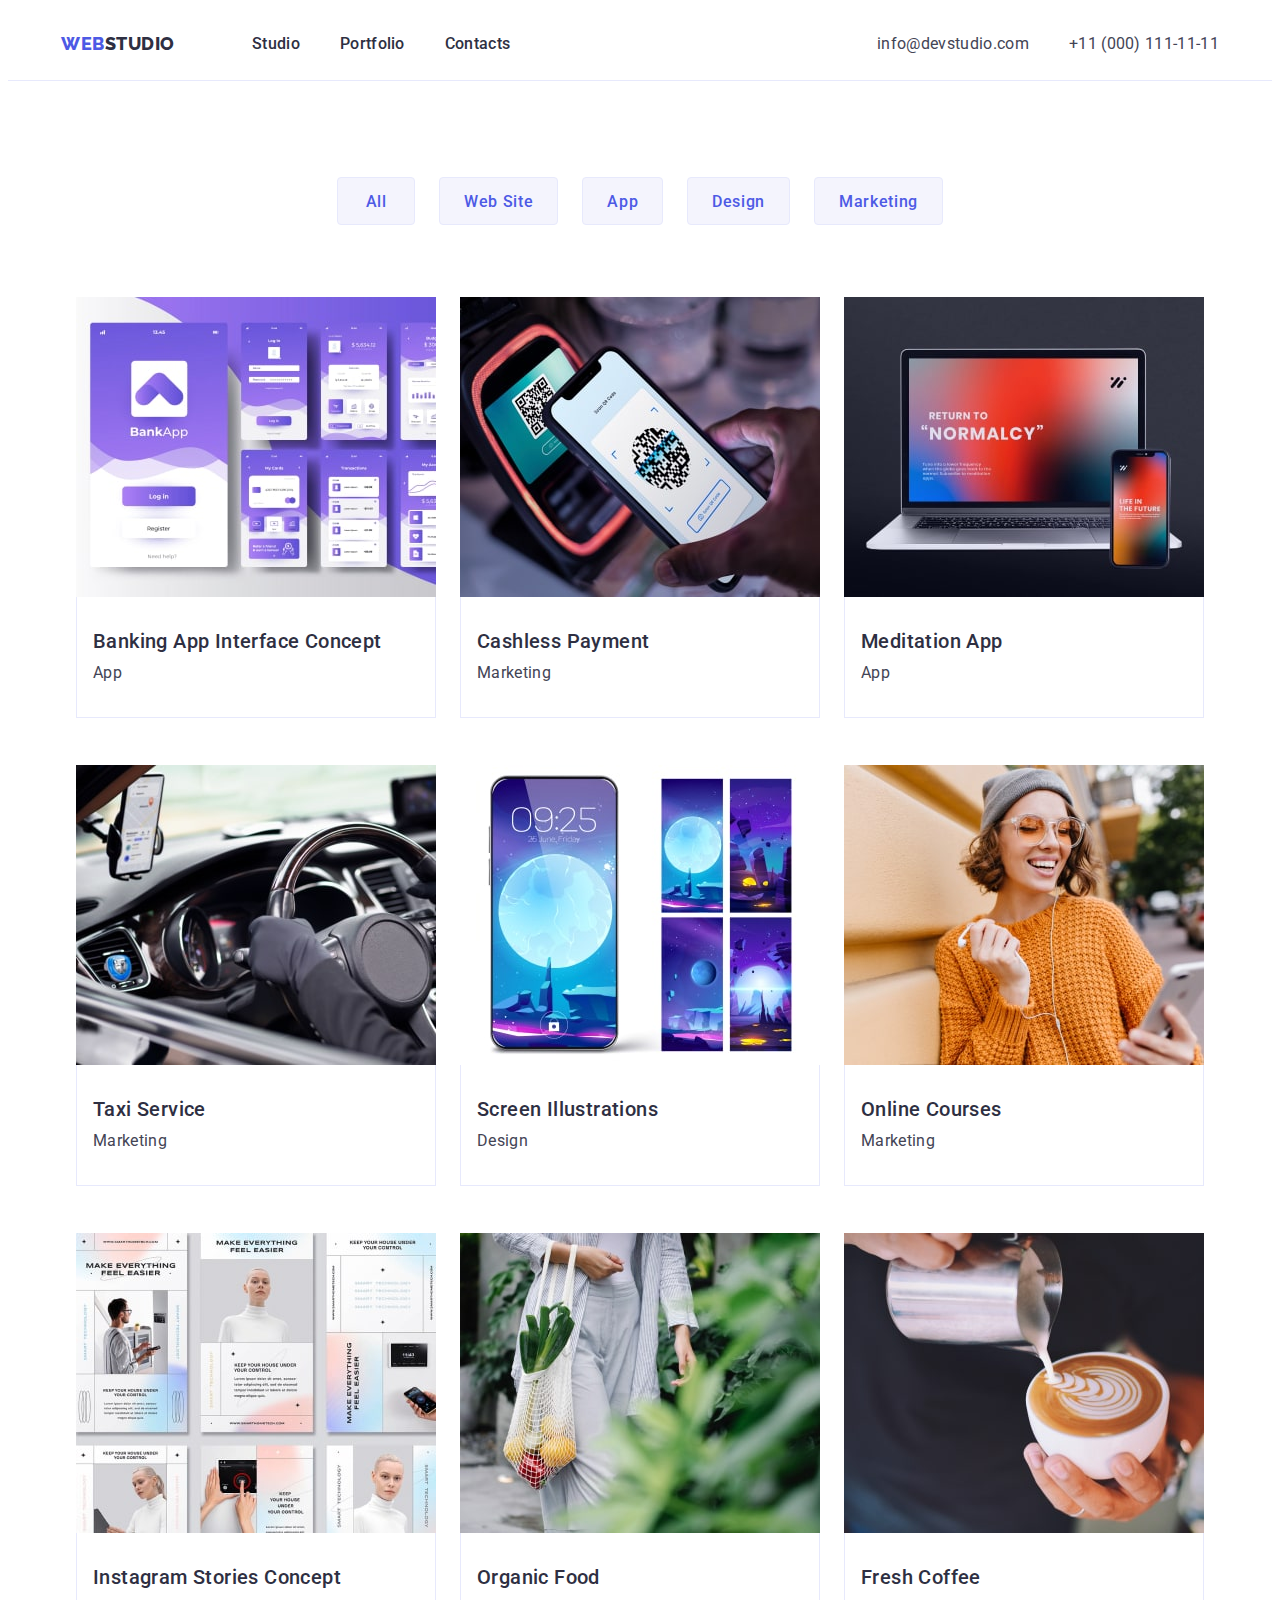
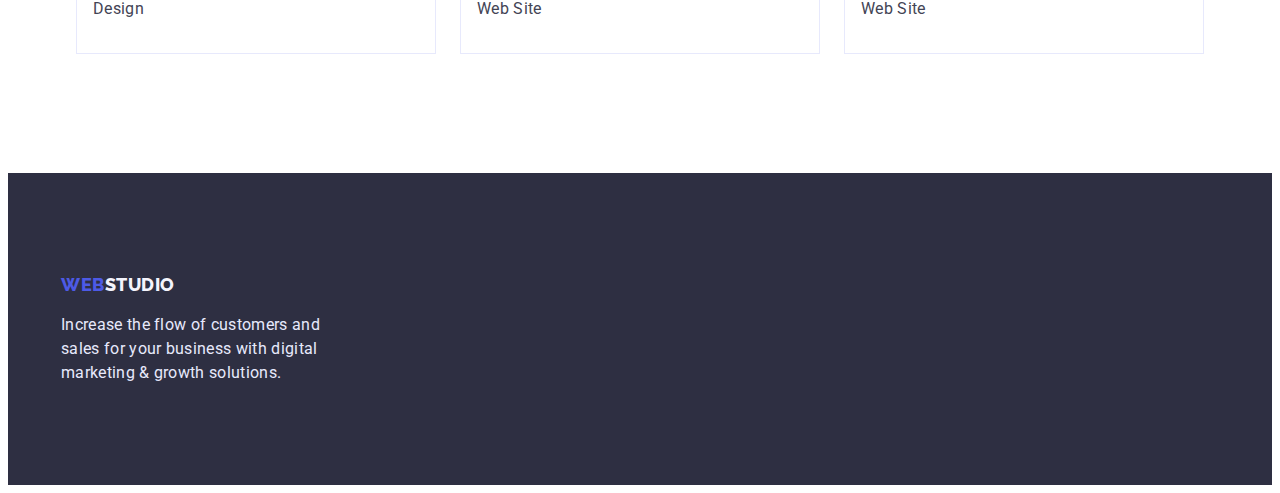
==== portfolio.html @ cbddab17 "Initial commit" ====
<!DOCTYPE html>
<html lang="en">
  <head>
    <meta charset="UTF-8" />
    <meta http-equiv="X-UA-Compatible" content="IE=edge" />
    <meta name="viewport" content="width=device-width, initial-scale=1.0" />
    <title>PORTFOLIO</title>
    <link rel="preconnect" href="https://fonts.googleapis.com" />
    <link rel="preconnect" href="https://fonts.gstatic.com" crossorigin />
    <link
      href="https://fonts.googleapis.com/css2?family=Raleway:wght@800&family=Roboto:wght@400;500;700;900&display=swap"
      rel="stylesheet"
    />
    <link
      rel="stylesheet"
      href="https://cdnjs.cloudflare.com/ajax/libs/modern-normalize/1.1.0/modern-normalize.min.css"
      integrity="sha512-wpPYUAdjBVSE4KJnH1VR1HeZfpl1ub8YT/NKx4PuQ5NmX2tKuGu6U/JRp5y+Y8XG2tV+wKQpNHVUX03MfMFn9Q=="
      crossorigin="anonymous"
      referrerpolicy="no-referrer"
    />
    <link rel="stylesheet" href="./css/styles.css" />
  </head>
  <body>
    <!--Header-->
    <header class="header">
      <div class="container header-container">
        <nav class="navigation">
          <a class="logo link" href="./index.html"
            >Web<span class="logo-studio">Studio</span></a
          >
          <ul class="menu list">
            <li class="menu-item">
              <a class="menu-link link" href="./index.html">Studio</a>
            </li>
            <li class="menu-item">
              <a class="menu-link link" href="./portfolio.html">Portfolio</a>
            </li>
            <li class="menu-item">
              <a class="menu-link link" href="">Contacts</a>
            </li>
          </ul>
        </nav>
        <address class="address">
          <ul class="contacts list">
            <li class="contacts-item">
              <a class="contacts-link link" href="mailto:info@devstudio.com"
                >info@devstudio.com</a
              >
            </li>
            <li class="contacts-item">
              <a class="contacts-link link" href="tel:+110001111111"
                >+11 (000) 111-11-11</a
              >
            </li>
          </ul>
        </address>
      </div>
    </header>

    <!--Main Page-->
    <main>
      <section class="portfolio">
        <h1 class="visualy-hidden">Portfolio</h1>
        <div class="portfolio-container container">
          <ul class="portfolio-list list">
            <li class="portfolio-list-item">
              <button class="portfolio-btn" type="button">All</button>
            </li>
            <li class="portfolio-list-item">
              <button class="portfolio-btn" type="button">Web Site</button>
            </li>
            <li class="portfolio-list-item">
              <button class="portfolio-btn" type="button">App</button>
            </li>
            <li class="portfolio-list-item">
              <button class="portfolio-btn" type="button">Design</button>
            </li>
            <li class="portfolio-list-item">
              <button class="portfolio-btn" type="button">Marketing</button>
            </li>
          </ul>

          <ul class="gallery-list list">
            <li class="gallery-card">
              <a class="link" href="">
                <img
                  src="./images-projects/card1-1.jpg"
                  alt="Banking App Interface Concept"
                  width="360"
                  height="300"
                />
                <div class="card-info">
                  <h2 class="card-title">Banking App Interface Concept</h2>
                  <p class="card-text">App</p>
                </div></a
              >
            </li>
            <li class="gallery-card">
              <a class="link" href="">
                <img
                  src="./images-projects/card1-2.jpg"
                  alt="Cashless Payment"
                  width="360"
                  height="300"
                />
                <div class="card-info">
                  <h2 class="card-title">Cashless Payment</h2>
                  <p class="card-text">Marketing</p>
                </div></a
              >
            </li>
            <li class="gallery-card">
              <a class="link" href="">
                <img
                  src="./images-projects/card1-3.jpg"
                  alt="Meditation App"
                  width="360"
                  height="300"
                />
                <div class="card-info">
                  <h2 class="card-title">Meditation App</h2>
                  <p class="card-text">App</p>
                </div></a
              >
            </li>
            <li class="gallery-card">
              <a class="link" href="">
                <img
                  src="./images-projects/card2-1.jpg"
                  alt="Taxi Service"
                  width="360"
                  height="300"
                />
                <div class="card-info">
                  <h2 class="card-title">Taxi Service</h2>
                  <p class="card-text">Marketing</p>
                </div></a
              >
            </li>
            <li class="gallery-card">
              <a class="link" href="">
                <img
                  src="./images-projects/card2-2.jpg"
                  alt="Screen Illustrations"
                  width="360"
                  height="300"
                />
                <div class="card-info">
                  <h2 class="card-title">Screen Illustrations</h2>
                  <p class="card-text">Design</p>
                </div></a
              >
            </li>
            <li class="gallery-card">
              <a class="link" href="">
                <img
                  src="./images-projects/card2-3.jpg"
                  alt="Online Courses"
                  width="360"
                  height="300"
                />
                <div class="card-info">
                  <h2 class="card-title">Online Courses</h2>
                  <p class="card-text">Marketing</p>
                </div></a
              >
            </li>
            <li class="gallery-card">
              <a class="link" href="">
                <img
                  src="./images-projects/card3-1.jpg"
                  alt="Instagram Stories Concept"
                  width="360"
                  height="300"
                />
                <div class="card-info">
                  <h2 class="card-title">Instagram Stories Concept</h2>
                  <p class="card-text">Design</p>
                </div></a
              >
            </li>
            <li class="gallery-card">
              <a class="link" href="">
                <img
                  src="./images-projects/card3-2.jpg"
                  alt="Organic Food"
                  width="360"
                  height="300"
                />
                <div class="card-info">
                  <h2 class="card-title">Organic Food</h2>
                  <p class="card-text">Web Site</p>
                </div></a
              >
            </li>
            <li class="gallery-card">
              <a class="link" href="">
                <img
                  src="./images-projects/card3-3.jpg"
                  alt="Fresh Coffee"
                  width="360"
                  height="300"
                />
                <div class="card-info">
                  <h2 class="card-title">Fresh Coffee</h2>
                  <p class="card-text">Web Site</p>
                </div></a
              >
            </li>
          </ul>
        </div>
      </section>
    </main>
    <!--Footer-->
    <footer class="footer">
      <div class="container footer-container">
        <a class="logo link" href="./index.html"
          >Web<span class="logo-studio-footer">Studio</span></a
        >
        <p class="footer-text">
          Increase the flow of customers and sales for your business with
          digital marketing & growth solutions.
        </p>
      </div>
    </footer>
  </body>
</html>
---- css/styles.css ----
:root {
  --primary-text-color: #434455;
  --title-text-color: #2e2f42;
  --primary-bg-color: #fff;
  --second-bg-color: #2e2f42;
  --line-height: 1.5;
  --general-letter-spacing: 0.02em;
  --general-align-items: center;
  --flex-main-gap: 40px;
  --flex-list-gap: 24px;
}
body {
  font-family: "Roboto", sans-serif;
  color: var(--primary-text-color);
}

img {
  display: block;
}

p,
h1,
h2,
h3,
h4,
h5,
h6 {
  margin: 0;
}

ul {
  padding-left: 0;
  margin: 0;
}

button {
  cursor: pointer;
}

address {
  font-style: normal;
}

.list {
  list-style: none;
}

.link {
  text-decoration: none;
}

.container {
  width: 1158px;
  margin: 0 auto;
  padding-left: 15px;
  padding-right: 15px;
}

/**HEADER*/
.header {
  border-bottom: 1px solid #e7e9fc;
}

.header-container {
  display: flex;
  align-items: var(--general-align-items);
  justify-content: space-between;
}

.navigation {
  display: flex;
  justify-content: space-between;
  align-items: var(--general-align-items);
}

.logo {
  display: inline-block;
  font-family: "Raleway", sans-serif;
  font-style: normal;
  font-weight: 800;
  font-size: 18px;
  line-height: 1.33;
  letter-spacing: 0.03em;
  text-transform: uppercase;
  color: #4d5ae5;
  width: 115px;
  height: 24px;
}

.logo-studio {
  color: var(--title-text-color);
}

.menu {
  display: flex;
  gap: var(--flex-main-gap);
  padding: 0;
  margin-left: 76px;
}

.menu-link {
  display: block;
  font-weight: 500;
  font-size: 16px;
  line-height: var(--line-height);
  letter-spacing: var(--general-letter-spacing);
  color: var(--title-text-color);
  padding-top: 24px;
  padding-bottom: 24px;
}

.menu-link:hover,
.menu-link:focus {
  color: #404bbf;
  text-decoration: underline #404bbf;
}

.contacts {
  display: flex;
  margin-left: auto;
  align-items: var(--general-align-items);
  gap: var(--flex-main-gap);
}

.address {
  font-style: normal;
}

.contacts-link {
  display: block;
  font-weight: 400;
  font-size: 16px;
  line-height: var(--line-height);
  letter-spacing: var(--general-letter-spacing);
  color: var(--primary-text-color);
  padding-top: 24px;
  padding-bottom: 24px;
}

.contacts-link:hover,
.contacts-link:focus {
  color: #404bbf;
}

/**HERO*/
.hero {
  background-color: var(--second-bg-color);
  padding-top: 188px;
  padding-bottom: 188px;
  padding-left: 0;
  margin-right: auto;
  margin-left: auto;
  max-width: 1440px;
  background-image: linear-gradient(rgba(0, 0, 0, 0.5), rgba(0, 0, 0, 0.5)),
    url("../images/hero.jpg");
  background-size: cover;
}

.hero-container {
  display: flex;
  flex-direction: column;
  align-items: var(--general-align-items);
  justify-content: center;
}

.hero-title {
  display: inline-block;
  font-size: 56px;
  line-height: 1.07;
  text-align: var(--general-align-items);
  letter-spacing: var(--general-letter-spacing);
  color: #ffffff;
  text-transform: capitalize;
  width: 496px;
  height: 120px;
  margin-bottom: 48px;
}

.hero-btn {
  display: inline-block;
  padding: 16px 32px;
  min-width: 169px;
  height: 56px;
  background-color: #4d5ae5;
  box-shadow: 0px 4px 4px rgba(0, 0, 0, 0.15);
  border-radius: 4px;
  border: none;
  cursor: pointer;
}

.hero-btn-text {
  font-family: inherit;
  font-weight: 500;
  font-size: 16px;
  line-height: var(--line-height);
  letter-spacing: 0.04em;
  color: #ffffff;
  text-transform: capitalize;
}

.hero-btn:hover,
.hero-btn:focus {
  background-color: #404bbf;
}

/**Advantages*/
.advantages {
  padding-top: 120px;
}

.visualy-hidden {
  position: absolute;
  width: 1px;
  height: 1px;
  margin: -1px;
  border: 0;
  padding: 0;
  white-space: nowrap;
  clip-path: inset(100%);
  clip: rect(0 0 0 0);
  overflow: hidden;
}

.adv-list {
  display: flex;
  gap: var(--flex-list-gap);
}

.adv-list-title {
  font-weight: 500;
  font-size: 20px;
  line-height: 1.2;
  letter-spacing: var(--general-letter-spacing);
  color: var(--title-text-color);
  width: 264px;
}

.adv-list-text {
  font-weight: 400;
  font-size: 16px;
  line-height: var(--line-height);
  letter-spacing: var(--general-letter-spacing);
  margin-top: 8px;
}

/**Our Works*/
.our-works {
  padding-top: 120px;
  padding-bottom: 120px;
}

.section-title {
  font-weight: 700;
  font-size: 36px;
  line-height: 1.11;
  text-align: var(--general-align-items);
  letter-spacing: var(--general-letter-spacing);
  text-transform: capitalize;
  color: var(--title-text-color);
  margin-bottom: 72px;
}

.our-works-list {
  display: flex;
  justify-content: center;
  gap: var(--flex-list-gap);
}

/**Our Team*/
.team {
  padding-top: 120px;
  padding-bottom: 120px;
  background-color: #f4f4fd;
}

.section-title {
  font-weight: 700;
  font-size: 36px;
  line-height: 1.11;
  text-align: var(--general-align-items);
  letter-spacing: var(--general-letter-spacing);
  text-transform: capitalize;
  color: var(--title-text-color);
  margin-bottom: 72px;
}

.team-card {
  padding: 32px 0px;
}

.team-list {
  display: flex;
  justify-content: center;
  gap: var(--flex-list-gap);
}

.team-list-item {
  box-shadow: 0px 1px 6px rgba(46, 47, 66, 0.08),
    0px 1px 1px rgba(46, 47, 66, 0.16), 0px 2px 1px rgba(46, 47, 66, 0.08);
  border-radius: 0px 0px 4px 4px;
  background-color: #ffffff;
}

.team-member {
  font-weight: 500;
  font-size: 20px;
  line-height: 1.2;
  letter-spacing: var(--general-letter-spacing);
  text-align: var(--general-align-items);
  color: var(--title-text-color);
}

.team-member-discr {
  font-size: 16px;
  line-height: var(--line-height);
  text-align: var(--general-align-items);
  letter-spacing: var(--general-letter-spacing);
  margin-top: 8px;
}

.social-list {
  display: flex;
}

/**FOOTER*/
.logo-studio-footer {
  color: #f4f4fd;
}

.footer {
  background-color: var(--second-bg-color);
  padding: 100px 0;
}

.footer-text {
  font-size: 16px;
  width: 264px;
  line-height: var(--line-height);
  letter-spacing: var(--general-letter-spacing);
  color: #e7e9fc;
  margin-top: 16px;
}

/**PORTFOLIO*/
.portfolio {
  padding-top: 96px;
  padding-bottom: 120px;
}

.portfolio-list {
  display: flex;
  justify-content: center;
  gap: var(--flex-list-gap);
  margin-bottom: 72px;
}

.portfolio-btn {
  font: inherit;
  font-weight: 500;
  font-size: 16px;
  line-height: var(--line-height);
  align-items: var(--general-align-items);
  text-align: var(--general-align-items);
  letter-spacing: 0.04em;
  padding: 12px 24px;
  min-width: 78px;
  height: 48px;
  color: #4d5ae5;
  background: #f4f4fd;
  border: 1px solid #e7e9fc;
  border-radius: 4px;
  cursor: pointer;
}

.portfolio-btn:hover,
.portfolio-btn:focus,
.portfolio-btn:active {
  color: #ffffff;
  background-color: #404bbf;
  box-shadow: 0px 3px 1px rgba(0, 0, 0, 0.1), 0px 2px 1px rgba(0, 0, 0, 0.08),
    0px 2px 2px rgba(0, 0, 0, 0.12);
}

/**PORTFOLIO EXAMPLES*/
.gallery-list {
  display: flex;
  justify-content: center;
  column-gap: var(--flex-list-gap);
  row-gap: 48px;
  flex-wrap: wrap;
}

.gallery-card {
  width: 360px;
  height: 420px;
}

.card-info {
  padding: 32px 16px;
  border-right: 1px solid #e7e9fc;
  border-bottom: 1px solid #e7e9fc;
  border-left: 1px solid #e7e9fc;
}

.card-title {
  font-style: inherit;
  font-weight: 500;
  font-size: 20px;
  line-height: 1.2;
  letter-spacing: var(--general-letter-spacing);
  color: var(--title-text-color);
  text-transform: capitalize;
  margin-bottom: 8px;
}

.card-text {
  font-style: inherit;
  line-height: var(--line-height);
  letter-spacing: var(--general-letter-spacing);
  color: var(--primary-text-color);
}
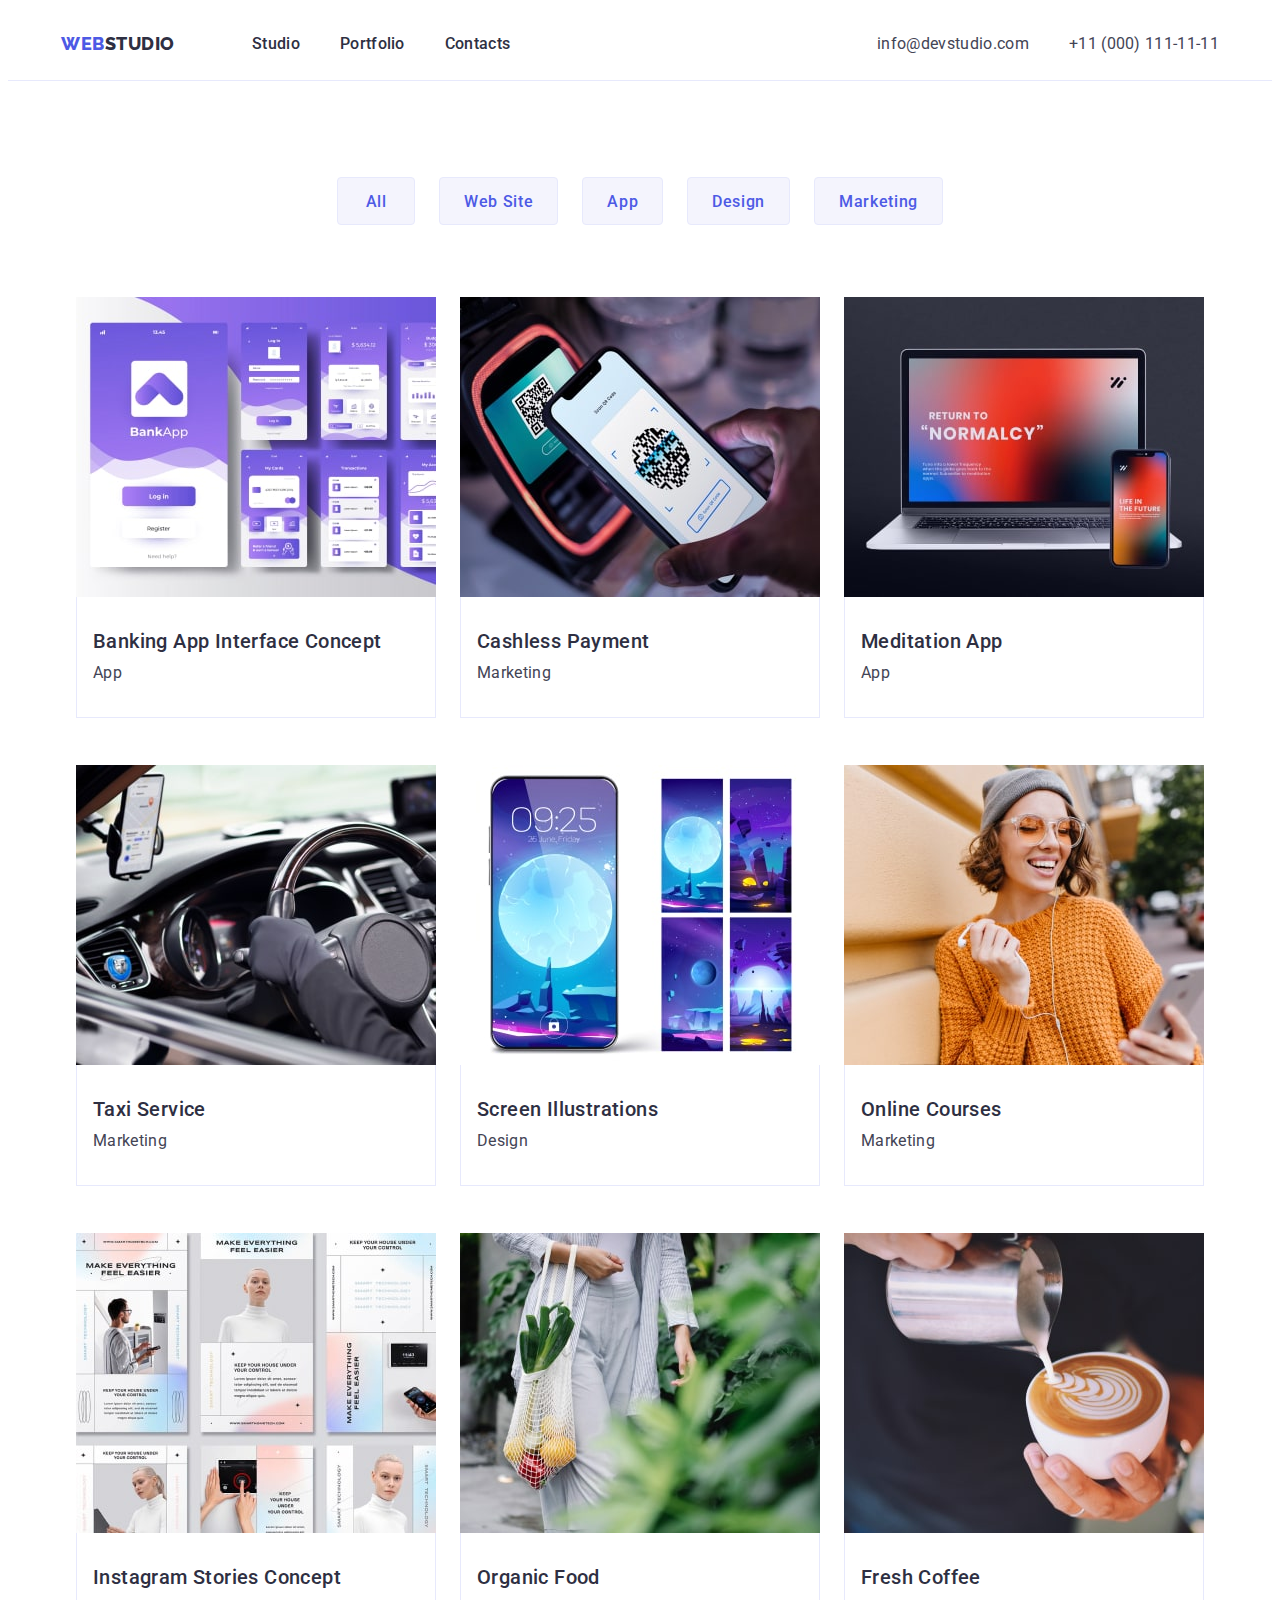
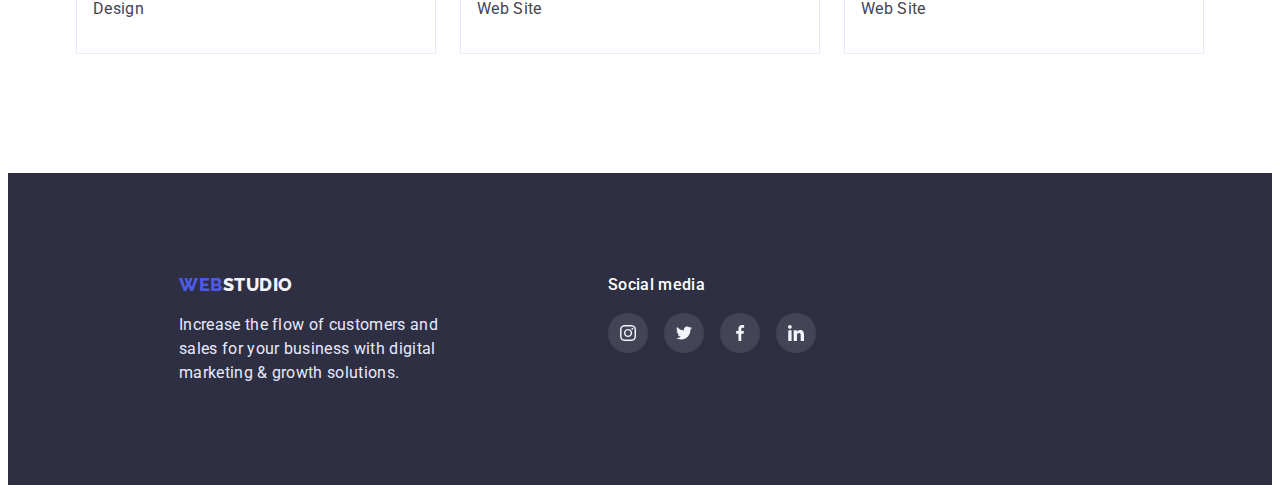
==== commit a1ee4e31: "first try" ====
--- a/portfolio.html
+++ b/portfolio.html
@@ -212,7 +212,7 @@
       </section>
     </main>
     <!--Footer-->
-    <footer class="footer">
+   <footer class="footer">
       <div class="container footer-container">
         <a class="logo link" href="./index.html"
           >Web<span class="logo-studio-footer">Studio</span></a
@@ -222,6 +222,39 @@
           digital marketing & growth solutions.
         </p>
       </div>
+      <div class="footer-social-media">
+        <p class="social-media">Social media</p>
+        <ul class="footer-social-list list">
+          <li class="footer-social-list-item">
+            <a href="" class="footer-social-list-link link">
+              <svg class="footer-social-list-icon" width="16" height="16">
+                <use href="./images/sprite.svg#icon-inst"></use>
+              </svg>
+            </a>
+          </li>
+          <li class="footer-social-list-item">
+            <a href="" class="footer-social-list-link link">
+              <svg class="footer-social-list-icon" width="16" height="16">
+                <use href="./images/sprite.svg#icon-twit"></use>
+              </svg>
+            </a>
+          </li>
+          <li class="footer-social-list-item">
+            <a href="" class="footer-social-list-link link">
+              <svg class="footer-social-list-icon" width="16" height="16">
+                <use href="./images/sprite.svg#icon-fb"></use>
+              </svg>
+            </a>
+          </li>
+          <li class="footer-social-list-item">
+            <a href="" class="footer-social-list-link link">
+              <svg class="footer-social-list-icon" width="16" height="16">
+                <use href="./images/sprite.svg#icon-in"></use>
+              </svg>
+            </a>
+          </li>
+        </ul>
+      </div>
     </footer>
   </body>
 </html>
--- a/css/styles.css
+++ b/css/styles.css
@@ -206,6 +206,7 @@
 /**Advantages*/
 .advantages {
   padding-top: 120px;
+  padding-bottom: 120px;
 }
 
 .visualy-hidden {
@@ -233,6 +234,7 @@
   letter-spacing: var(--general-letter-spacing);
   color: var(--title-text-color);
   width: 264px;
+  margin-top: 8px;
 }
 
 .adv-list-text {
@@ -245,7 +247,6 @@
 
 /**Our Works*/
 .our-works {
-  padding-top: 120px;
   padding-bottom: 120px;
 }
 
@@ -320,6 +321,67 @@
 
 .social-list {
   display: flex;
+  justify-content: center;
+  gap: 24px;
+  margin-top: 8px;
+}
+
+.social-list-link {
+  display: flex;
+  justify-content: center;
+  align-items: var(--general-align-items);
+  width: 40px;
+  height: 40px;
+  border-radius: 50%;
+  background-color: #4d5ae5;
+}
+
+.social-list-link:hover,
+.social-list-link:focus {
+  background-color: #404bbf;
+}
+
+.social-list-icon {
+  fill: #f4f4fd;
+}
+
+/**CUSTOMERS*/
+.customers {
+  padding-top: 130px;
+  padding-bottom: 120px;
+}
+
+.customers-list {
+  display: flex;
+  justify-content: center;
+  gap: 24px;
+  margin-top: 72px;
+}
+
+.customers-link {
+  box-sizing: border-box;
+  width: 168px;
+  height: 88px;
+  border: 1px solid #8e8f99;
+  border-radius: 4px;
+  padding: 16px 32px;
+  display: flex;
+  justify-content: center;
+  align-items: var(--general-align-items);
+}
+
+.customers-icon {
+  fill: #8e8f99;
+}
+
+.customers-link:hover,
+.customers-link:focus {
+  border: 1px solid #404bbf;
+}
+
+.customers-link:hover .customers-icon,
+.customers-link:focus .customers-icon {
+  fill: #404bbf;
 }
 
 /**FOOTER*/
@@ -330,15 +392,55 @@
 .footer {
   background-color: var(--second-bg-color);
   padding: 100px 0;
+  display: flex;
+  justify-content: flex-start;
+}
+
+.footer-container {
+  width: 294px;
+  margin-left: 156px;
+  margin-right: 120px;
 }
 
 .footer-text {
   font-size: 16px;
-  width: 264px;
   line-height: var(--line-height);
   letter-spacing: var(--general-letter-spacing);
   color: #e7e9fc;
   margin-top: 16px;
+}
+
+.social-media {
+  font-weight: 500;
+  font-size: 16px;
+  line-height: var(--line-height);
+  letter-spacing: var(--general-letter-spacing);
+  color: #ffffff;
+}
+
+.footer-social-list {
+  display: flex;
+  gap: 16px;
+  margin-top: 16px;
+}
+
+.footer-social-list-link {
+  display: flex;
+  justify-content: center;
+  align-items: center;
+  width: 40px;
+  height: 40px;
+  border-radius: 50%;
+  background-color: rgba(255, 255, 255, 0.1);
+}
+
+.footer-social-list-link:hover,
+.footer-social-list-link:focus {
+  background-color: #31d0aa;
+}
+
+.footer-social-list-icon {
+  fill: #f4f4fd;
 }
 
 /**PORTFOLIO*/
@@ -395,6 +497,13 @@
   height: 420px;
 }
 
+.gallery-card:hover,
+.gallery-card:focus {
+  border: 1px solid #f4f4fd;
+  box-shadow: 0px 1px 6px rgba(46, 47, 66, 0.08),
+    0px 1px 1px rgba(46, 47, 66, 0.16), 0px 2px 1px rgba(46, 47, 66, 0.08);
+}
+
 .card-info {
   padding: 32px 16px;
   border-right: 1px solid #e7e9fc;
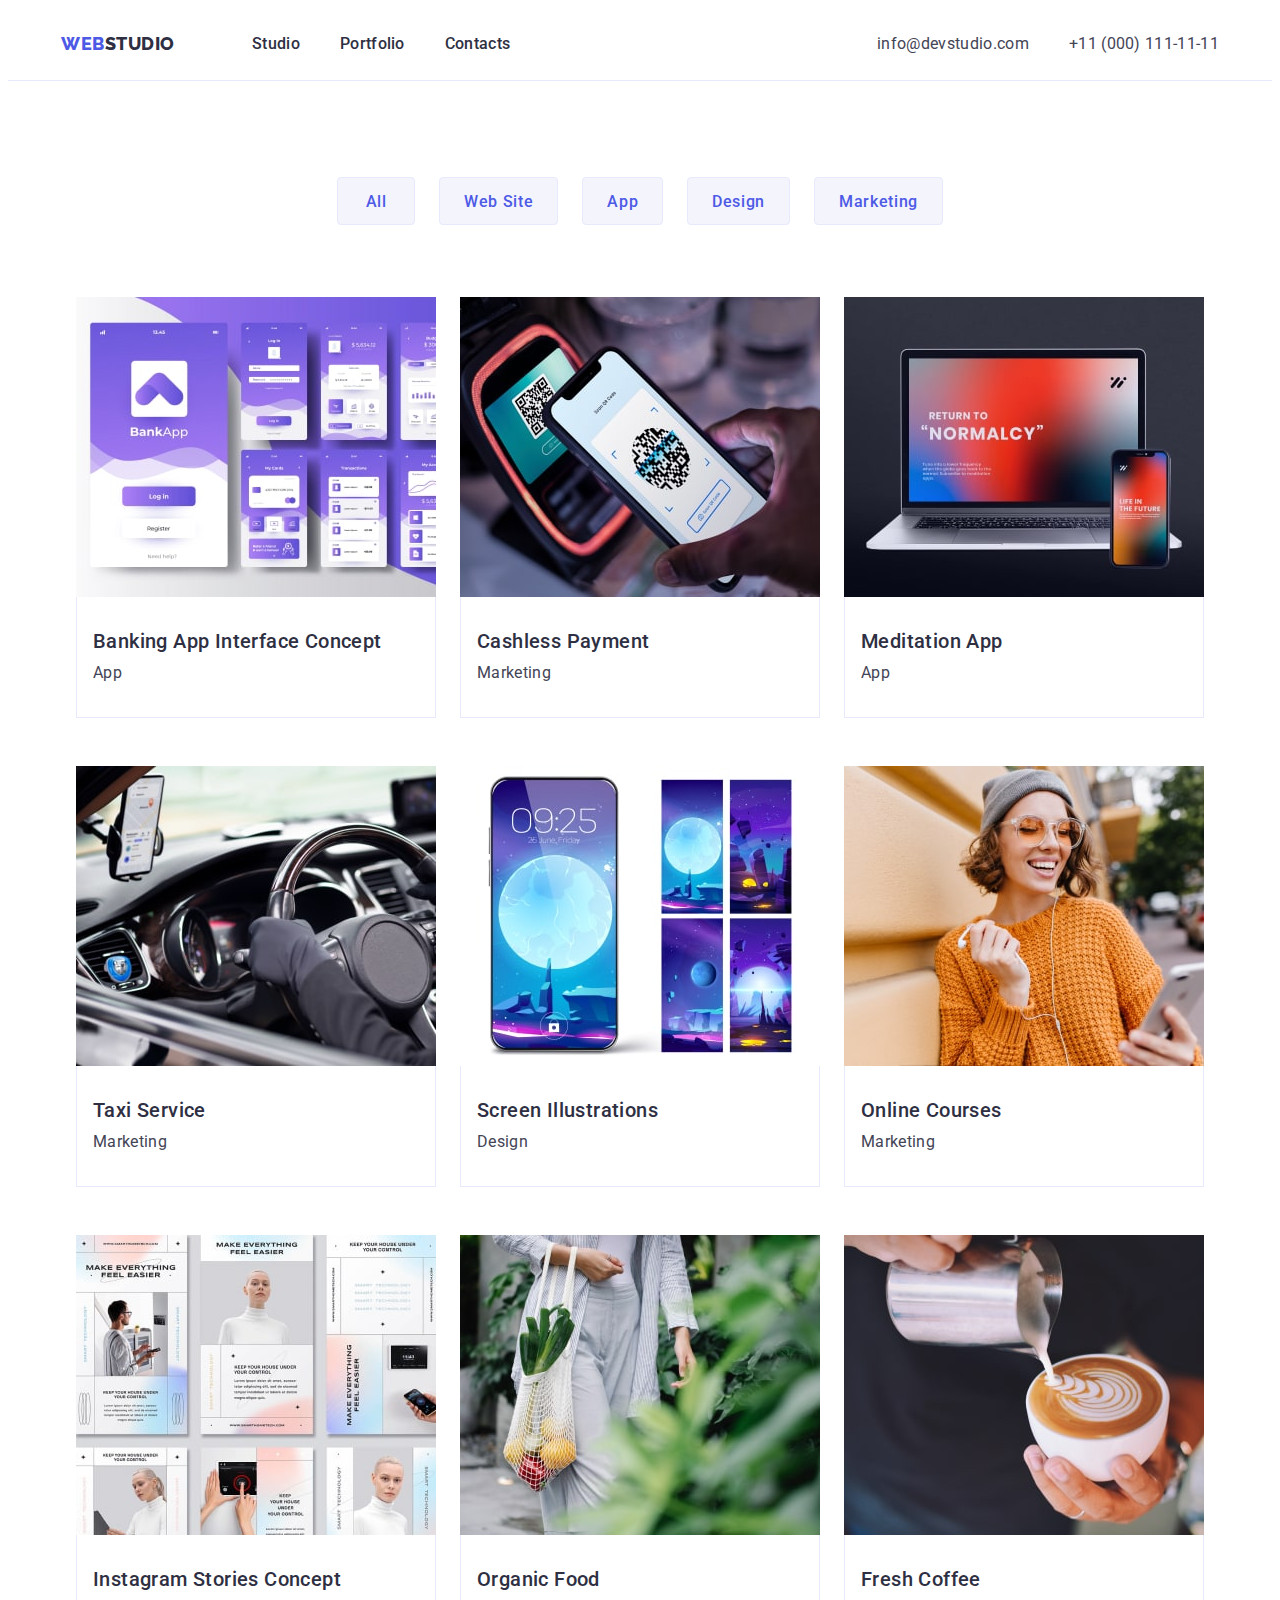
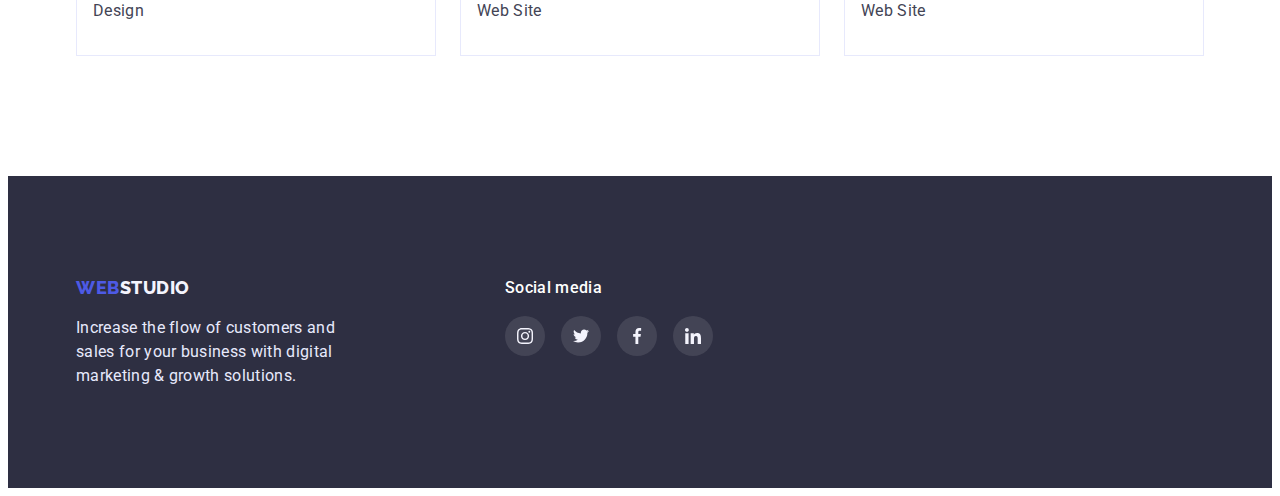
==== commit 4cd5c2ad: "icons, footer, cards-shadow fixed" ====
--- a/portfolio.html
+++ b/portfolio.html
@@ -82,7 +82,7 @@
 
           <ul class="gallery-list list">
             <li class="gallery-card">
-              <a class="link" href="">
+              <a class="card-link link" href="">
                 <img
                   src="./images-projects/card1-1.jpg"
                   alt="Banking App Interface Concept"
@@ -96,7 +96,7 @@
               >
             </li>
             <li class="gallery-card">
-              <a class="link" href="">
+              <a class="card-link link" href="">
                 <img
                   src="./images-projects/card1-2.jpg"
                   alt="Cashless Payment"
@@ -110,7 +110,7 @@
               >
             </li>
             <li class="gallery-card">
-              <a class="link" href="">
+              <a class="card-link link" href="">
                 <img
                   src="./images-projects/card1-3.jpg"
                   alt="Meditation App"
@@ -124,7 +124,7 @@
               >
             </li>
             <li class="gallery-card">
-              <a class="link" href="">
+              <a class="card-link link" href="">
                 <img
                   src="./images-projects/card2-1.jpg"
                   alt="Taxi Service"
@@ -138,7 +138,7 @@
               >
             </li>
             <li class="gallery-card">
-              <a class="link" href="">
+              <a class="card-link link" href="">
                 <img
                   src="./images-projects/card2-2.jpg"
                   alt="Screen Illustrations"
@@ -152,7 +152,7 @@
               >
             </li>
             <li class="gallery-card">
-              <a class="link" href="">
+              <a class="card-link link" href="">
                 <img
                   src="./images-projects/card2-3.jpg"
                   alt="Online Courses"
@@ -166,7 +166,7 @@
               >
             </li>
             <li class="gallery-card">
-              <a class="link" href="">
+              <a class="card-link link" href="">
                 <img
                   src="./images-projects/card3-1.jpg"
                   alt="Instagram Stories Concept"
@@ -180,7 +180,7 @@
               >
             </li>
             <li class="gallery-card">
-              <a class="link" href="">
+              <a class="card-link link" href="">
                 <img
                   src="./images-projects/card3-2.jpg"
                   alt="Organic Food"
@@ -194,7 +194,7 @@
               >
             </li>
             <li class="gallery-card">
-              <a class="link" href="">
+              <a class="card-link link" href="">
                 <img
                   src="./images-projects/card3-3.jpg"
                   alt="Fresh Coffee"
@@ -212,48 +212,50 @@
       </section>
     </main>
     <!--Footer-->
-   <footer class="footer">
-      <div class="container footer-container">
-        <a class="logo link" href="./index.html"
-          >Web<span class="logo-studio-footer">Studio</span></a
-        >
-        <p class="footer-text">
-          Increase the flow of customers and sales for your business with
-          digital marketing & growth solutions.
-        </p>
-      </div>
-      <div class="footer-social-media">
-        <p class="social-media">Social media</p>
-        <ul class="footer-social-list list">
-          <li class="footer-social-list-item">
-            <a href="" class="footer-social-list-link link">
-              <svg class="footer-social-list-icon" width="16" height="16">
-                <use href="./images/sprite.svg#icon-inst"></use>
-              </svg>
-            </a>
-          </li>
-          <li class="footer-social-list-item">
-            <a href="" class="footer-social-list-link link">
-              <svg class="footer-social-list-icon" width="16" height="16">
-                <use href="./images/sprite.svg#icon-twit"></use>
-              </svg>
-            </a>
-          </li>
-          <li class="footer-social-list-item">
-            <a href="" class="footer-social-list-link link">
-              <svg class="footer-social-list-icon" width="16" height="16">
-                <use href="./images/sprite.svg#icon-fb"></use>
-              </svg>
-            </a>
-          </li>
-          <li class="footer-social-list-item">
-            <a href="" class="footer-social-list-link link">
-              <svg class="footer-social-list-icon" width="16" height="16">
-                <use href="./images/sprite.svg#icon-in"></use>
-              </svg>
-            </a>
-          </li>
-        </ul>
+    <footer class="footer">
+      <div class="footer-container container">
+        <div class="container footer-info">
+          <a class="logo link" href="./index.html"
+            >Web<span class="logo-studio-footer">Studio</span></a
+          >
+          <p class="footer-text">
+            Increase the flow of customers and sales for your business with
+            digital marketing & growth solutions.
+          </p>
+        </div>
+        <div class="footer-social-media">
+          <p class="social-media">Social media</p>
+          <ul class="footer-social-list list">
+            <li class="footer-social-list-item">
+              <a href="" class="footer-social-list-link link">
+                <svg class="footer-social-list-icon" width="16" height="16">
+                  <use href="./images/sprite.svg#icon-inst"></use>
+                </svg>
+              </a>
+            </li>
+            <li class="footer-social-list-item">
+              <a href="" class="footer-social-list-link link">
+                <svg class="footer-social-list-icon" width="16" height="16">
+                  <use href="./images/sprite.svg#icon-twit"></use>
+                </svg>
+              </a>
+            </li>
+            <li class="footer-social-list-item">
+              <a href="" class="footer-social-list-link link">
+                <svg class="footer-social-list-icon" width="16" height="16">
+                  <use href="./images/sprite.svg#icon-fb"></use>
+                </svg>
+              </a>
+            </li>
+            <li class="footer-social-list-item">
+              <a href="" class="footer-social-list-link link">
+                <svg class="footer-social-list-icon" width="16" height="16">
+                  <use href="./images/sprite.svg#icon-in"></use>
+                </svg>
+              </a>
+            </li>
+          </ul>
+        </div>
       </div>
     </footer>
   </body>
--- a/css/styles.css
+++ b/css/styles.css
@@ -245,6 +245,19 @@
   margin-top: 8px;
 }
 
+.adv-icon {
+  display: flex;
+  justify-content: center;
+  align-items: center;
+  gap: 24px;
+  width: 100%;
+  height: 112px;
+  padding: 24px 100px;
+  margin-bottom: 8px;
+  background-color: #f4f4fd;
+  border-radius: 4px;
+}
+
 /**Our Works*/
 .our-works {
   padding-bottom: 120px;
@@ -359,15 +372,16 @@
 }
 
 .customers-link {
-  box-sizing: border-box;
+  display: flex;
+  justify-content: center;
+  align-items: var(--general-align-items);
   width: 168px;
   height: 88px;
   border: 1px solid #8e8f99;
   border-radius: 4px;
+  gap: 24px;
   padding: 16px 32px;
-  display: flex;
-  justify-content: center;
-  align-items: var(--general-align-items);
+  cursor: pointer;
 }
 
 .customers-icon {
@@ -377,6 +391,7 @@
 .customers-link:hover,
 .customers-link:focus {
   border: 1px solid #404bbf;
+  color: #404bbf;
 }
 
 .customers-link:hover .customers-icon,
@@ -391,18 +406,22 @@
 
 .footer {
   background-color: var(--second-bg-color);
-  padding: 100px 0;
-  display: flex;
-  justify-content: flex-start;
+  padding-top: 100px;
+  padding-bottom: 100px;
 }
 
 .footer-container {
+  display: flex;
+}
+
+.footer-info {
   width: 294px;
-  margin-left: 156px;
+  margin-left: 0;
   margin-right: 120px;
 }
 
 .footer-text {
+  font-weight: 400;
   font-size: 16px;
   line-height: var(--line-height);
   letter-spacing: var(--general-letter-spacing);
@@ -410,12 +429,17 @@
   margin-top: 16px;
 }
 
+.footer-social-media {
+  width: 208px;
+}
+
 .social-media {
   font-weight: 500;
   font-size: 16px;
   line-height: var(--line-height);
   letter-spacing: var(--general-letter-spacing);
   color: #ffffff;
+  margin-top: 0;
 }
 
 .footer-social-list {
@@ -494,11 +518,14 @@
 
 .gallery-card {
   width: 360px;
-  height: 420px;
-}
-
-.gallery-card:hover,
-.gallery-card:focus {
+}
+
+.card-link {
+  display: block;
+}
+
+.card-link:hover,
+.card-link:focus {
   border: 1px solid #f4f4fd;
   box-shadow: 0px 1px 6px rgba(46, 47, 66, 0.08),
     0px 1px 1px rgba(46, 47, 66, 0.16), 0px 2px 1px rgba(46, 47, 66, 0.08);
